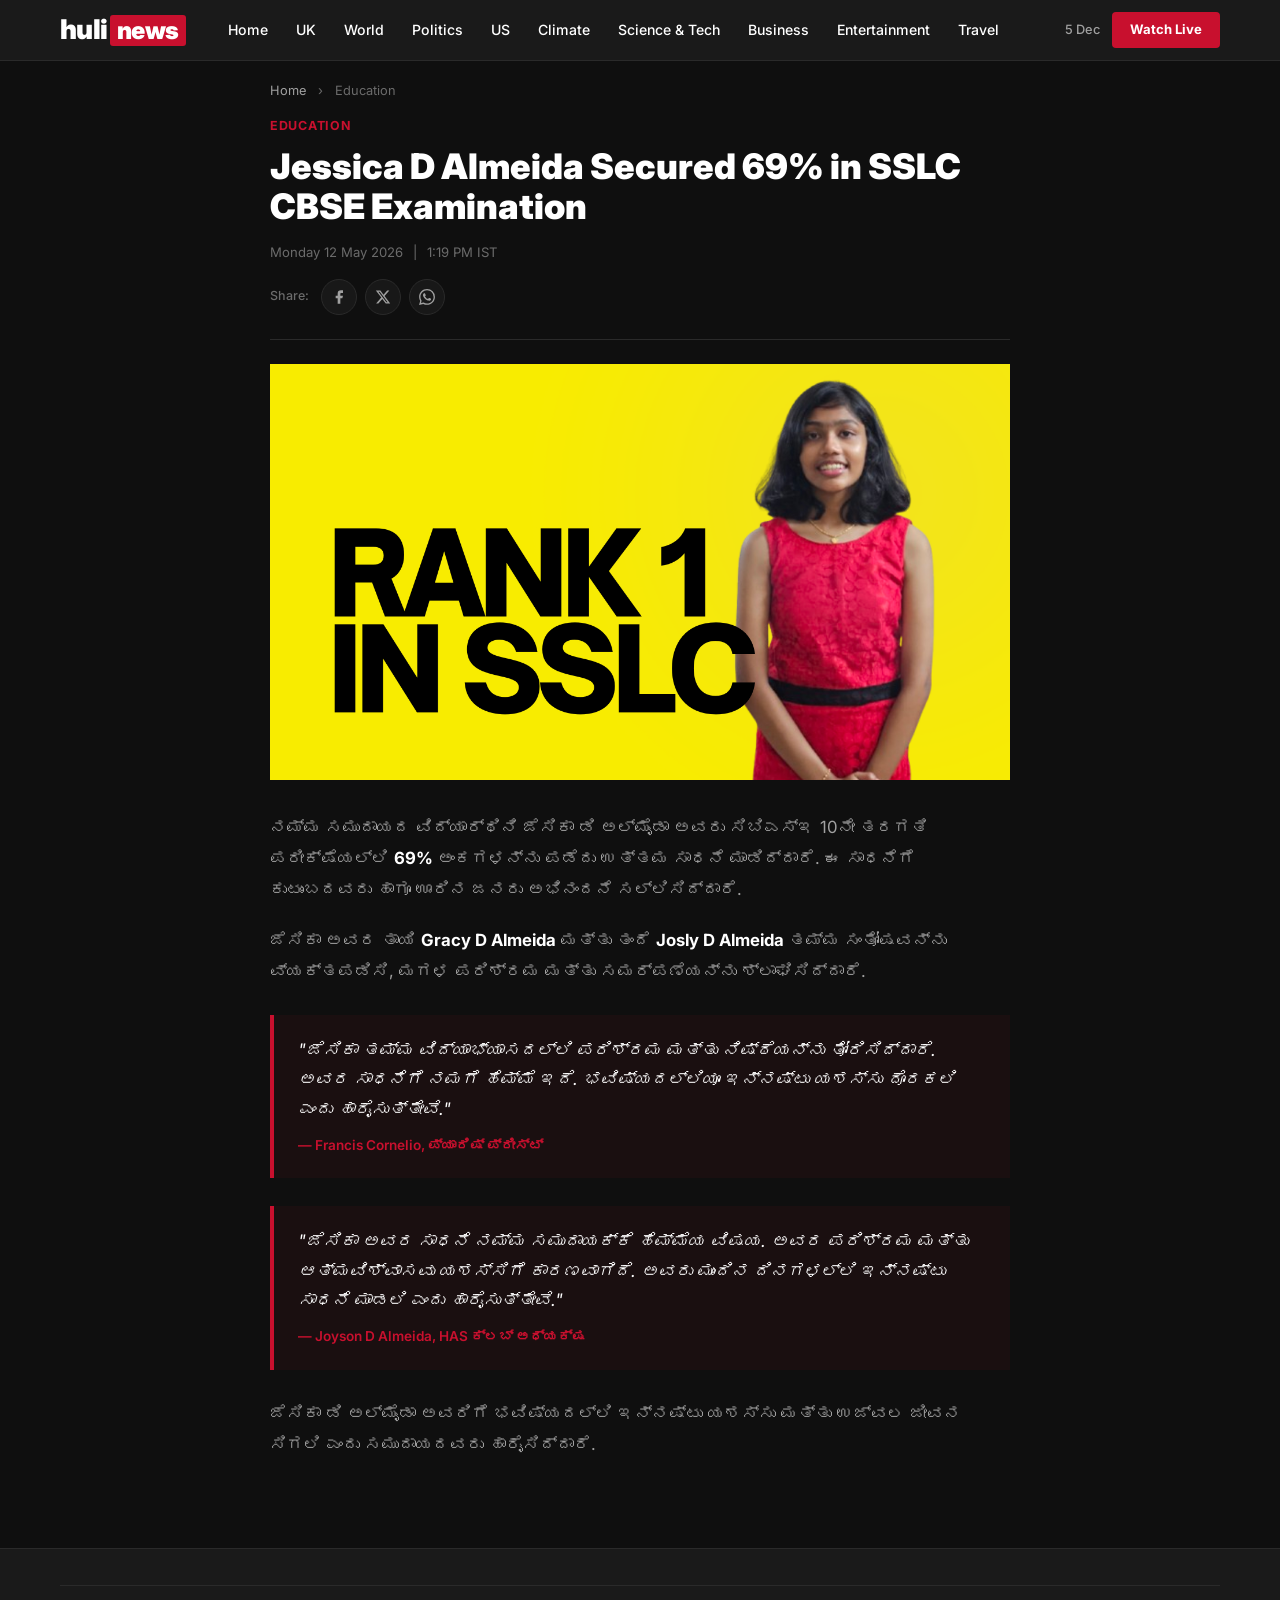
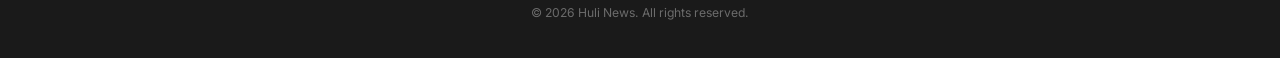
==== article-jessica.html @ b42d5e5c "Add Jessica D Almeida CBSE SSLC news post" ====
<!DOCTYPE html>
<html lang="kn">
<head>
    <meta charset="UTF-8">
    <meta name="viewport" content="width=device-width, initial-scale=1.0">
    <title>Jessica D Almeida Secured 69% in SSLC CBSE Examination | Huli News</title>
    <meta name="description" content="Jessica D Almeida scores 69% in CBSE 10th examination, bringing pride to the community.">

    <!-- Open Graph -->
    <meta property="og:type" content="article">
    <meta property="og:title" content="Jessica D Almeida Secured 69% in SSLC CBSE Examination">
    <meta property="og:description" content="ಜೆಸಿಕಾ ಡಿ ಅಲ್ಮೈಡಾ ಅವರು ಸಿಬಿಎಸ್ಇ 10ನೇ ತರಗತಿ ಪರೀಕ್ಷೆಯಲ್ಲಿ 69% ಅಂಕಗಳನ್ನು ಪಡೆದು ಉತ್ತಮ ಸಾಧನೆ ಮಾಡಿದ್ದಾರೆ.">
    <meta property="og:image" content="https://hulinews.vercel.app/RANK%201%20in%20SSLC%20(1).png">
    <meta property="og:image:width" content="1280">
    <meta property="og:image:height" content="720">
    <meta property="og:url" content="https://hulinews.vercel.app/article-jessica.html">
    <meta property="og:site_name" content="Huli News">

    <!-- Twitter Card -->
    <meta name="twitter:card" content="summary_large_image">
    <meta name="twitter:title" content="Jessica D Almeida Secured 69% in SSLC CBSE Examination">
    <meta name="twitter:description" content="ಜೆಸಿಕಾ ಡಿ ಅಲ್ಮೈಡಾ ಅವರು ಸಿಬಿಎಸ್ಇ 10ನೇ ತರಗತಿ ಪರೀಕ್ಷೆಯಲ್ಲಿ 69% ಅಂಕಗಳನ್ನು ಪಡೆದು ಉತ್ತಮ ಸಾಧನೆ ಮಾಡಿದ್ದಾರೆ.">
    <meta name="twitter:image" content="https://hulinews.vercel.app/RANK%201%20in%20SSLC%20(1).png">

    <link rel="preconnect" href="https://fonts.googleapis.com">
    <link href="https://fonts.googleapis.com/css2?family=Inter:wght@400;500;600;700;800;900&display=swap" rel="stylesheet">
    <link rel="stylesheet" href="styles.css">
    <link rel="stylesheet" href="article.css">
</head>
<body>
    <!-- Main Header -->
    <header class="main-header">
        <div class="header-inner">
            <a href="index.html" class="logo" id="logo">
                <span class="logo-huli">huli</span><span class="logo-news">news</span>
            </a>
            <nav class="main-nav" id="main-nav">
                <a href="index.html" class="nav-link">Home</a>
                <a href="#" class="nav-link">UK</a>
                <a href="#" class="nav-link">World</a>
                <a href="#" class="nav-link">Politics</a>
                <a href="#" class="nav-link">US</a>
                <a href="#" class="nav-link">Climate</a>
                <a href="#" class="nav-link">Science & Tech</a>
                <a href="#" class="nav-link">Business</a>
                <a href="#" class="nav-link">Entertainment</a>
                <a href="#" class="nav-link">Travel</a>
            </nav>
            <div class="header-actions">
                <span class="header-date" id="header-date"></span>
                <a href="#" class="watch-live-btn">Watch Live</a>
                <button class="menu-btn" id="menu-btn" aria-label="Menu">
                    <svg width="24" height="24" viewBox="0 0 24 24" fill="none" stroke="currentColor" stroke-width="2"><path d="M3 12h18M3 6h18M3 18h18"/></svg>
                </button>
            </div>
        </div>
    </header>

    <!-- Article Content -->
    <main class="article-main">
        <article class="article-container" id="article">
            <nav class="breadcrumb">
                <a href="index.html">Home</a>
                <span class="breadcrumb-sep">›</span>
                <span>Education</span>
            </nav>

            <div class="article-header">
                <span class="article-tag">Education</span>
                <h1 class="article-title" id="article-title">Jessica D Almeida Secured 69% in SSLC CBSE Examination</h1>
                <div class="article-meta">
                    <span class="article-date">Monday 12 May 2026</span>
                    <span class="meta-sep">|</span>
                    <span class="article-time">1:19 PM IST</span>
                </div>
                <div class="share-bar">
                    <span class="share-label">Share:</span>
                    <button class="share-btn" aria-label="Share on Facebook">
                        <svg width="16" height="16" viewBox="0 0 24 24" fill="currentColor"><path d="M18 2h-3a5 5 0 0 0-5 5v3H7v4h3v8h4v-8h3l1-4h-4V7a1 1 0 0 1 1-1h3z"/></svg>
                    </button>
                    <button class="share-btn" aria-label="Share on Twitter">
                        <svg width="16" height="16" viewBox="0 0 24 24" fill="currentColor"><path d="M18.244 2.25h3.308l-7.227 8.26 8.502 11.24H16.17l-5.214-6.817L4.99 21.75H1.68l7.73-8.835L1.254 2.25H8.08l4.713 6.231zm-1.161 17.52h1.833L7.084 4.126H5.117z"/></svg>
                    </button>
                    <button class="share-btn" aria-label="Share on WhatsApp">
                        <svg width="16" height="16" viewBox="0 0 24 24" fill="currentColor"><path d="M17.472 14.382c-.297-.149-1.758-.867-2.03-.967-.273-.099-.471-.148-.67.15-.197.297-.767.966-.94 1.164-.173.199-.347.223-.644.075-.297-.15-1.255-.463-2.39-1.475-.883-.788-1.48-1.761-1.653-2.059-.173-.297-.018-.458.13-.606.134-.133.298-.347.446-.52.149-.174.198-.298.298-.497.099-.198.05-.371-.025-.52-.075-.149-.669-1.612-.916-2.207-.242-.579-.487-.5-.669-.51-.173-.008-.371-.01-.57-.01-.198 0-.52.074-.792.372-.272.297-1.04 1.016-1.04 2.479 0 1.462 1.065 2.875 1.213 3.074.149.198 2.096 3.2 5.077 4.487.709.306 1.262.489 1.694.625.712.227 1.36.195 1.871.118.571-.085 1.758-.719 2.006-1.413.248-.694.248-1.289.173-1.413-.074-.124-.272-.198-.57-.347m-5.421 7.403h-.004a9.87 9.87 0 01-5.031-1.378l-.361-.214-3.741.982.998-3.648-.235-.374a9.86 9.86 0 01-1.51-5.26c.001-5.45 4.436-9.884 9.888-9.884 2.64 0 5.122 1.03 6.988 2.898a9.825 9.825 0 012.893 6.994c-.003 5.45-4.437 9.884-9.885 9.884m8.413-18.297A11.815 11.815 0 0012.05 0C5.495 0 .16 5.335.157 11.892c0 2.096.547 4.142 1.588 5.945L.057 24l6.305-1.654a11.882 11.882 0 005.683 1.448h.005c6.554 0 11.89-5.335 11.893-11.893a11.821 11.821 0 00-3.48-8.413z"/></svg>
                    </button>
                </div>
            </div>

            <div class="article-hero-image">
                <img src="RANK 1 in SSLC (1).png" alt="Jessica D Almeida - CBSE SSLC Results" id="article-hero-img">
            </div>

            <div class="article-body" id="article-body">
                <p>ನಮ್ಮ ಸಮುದಾಯದ ವಿದ್ಯಾರ್ಥಿನಿ ಜೆಸಿಕಾ ಡಿ ಅಲ್ಮೈಡಾ ಅವರು ಸಿಬಿಎಸ್ಇ 10ನೇ ತರಗತಿ ಪರೀಕ್ಷೆಯಲ್ಲಿ <strong>69%</strong> ಅಂಕಗಳನ್ನು ಪಡೆದು ಉತ್ತಮ ಸಾಧನೆ ಮಾಡಿದ್ದಾರೆ. ಈ ಸಾಧನೆಗೆ ಕುಟುಂಬದವರು ಹಾಗೂ ಊರಿನ ಜನರು ಅಭಿನಂದನೆ ಸಲ್ಲಿಸಿದ್ದಾರೆ.</p>

                <p>ಜೆಸಿಕಾ ಅವರ ತಾಯಿ <strong>Gracy D Almeida</strong> ಮತ್ತು ತಂದೆ <strong>Josly D Almeida</strong> ತಮ್ಮ ಸಂತೋಷವನ್ನು ವ್ಯಕ್ತಪಡಿಸಿ, ಮಗಳ ಪರಿಶ್ರಮ ಮತ್ತು ಸಮರ್ಪಣೆಯನ್ನು ಶ್ಲಾಘಿಸಿದ್ದಾರೆ.</p>

                <blockquote class="article-quote">
                    <p>"ಜೆಸಿಕಾ ತಮ್ಮ ವಿದ್ಯಾಭ್ಯಾಸದಲ್ಲಿ ಪರಿಶ್ರಮ ಮತ್ತು ನಿಷ್ಠೆಯನ್ನು ತೋರಿಸಿದ್ದಾರೆ. ಅವರ ಸಾಧನೆಗೆ ನಮಗೆ ಹೆಮ್ಮೆ ಇದೆ. ಭವಿಷ್ಯದಲ್ಲಿಯೂ ಇನ್ನಷ್ಟು ಯಶಸ್ಸು ದೊರಕಲಿ ಎಂದು ಹಾರೈಸುತ್ತೇವೆ."</p>
                    <cite>— Francis Cornelio, ಪ್ಯಾರಿಷ್ ಪ್ರೀಸ್ಟ್</cite>
                </blockquote>

                <blockquote class="article-quote">
                    <p>"ಜೆಸಿಕಾ ಅವರ ಸಾಧನೆ ನಮ್ಮ ಸಮುದಾಯಕ್ಕೆ ಹೆಮ್ಮೆಯ ವಿಷಯ. ಅವರ ಪರಿಶ್ರಮ ಮತ್ತು ಆತ್ಮವಿಶ್ವಾಸವು ಯಶಸ್ಸಿಗೆ ಕಾರಣವಾಗಿದೆ. ಅವರು ಮುಂದಿನ ದಿನಗಳಲ್ಲಿ ಇನ್ನಷ್ಟು ಸಾಧನೆ ಮಾಡಲಿ ಎಂದು ಹಾರೈಸುತ್ತೇವೆ."</p>
                    <cite>— Joyson D Almeida, HAS ಕ್ಲಬ್ ಅಧ್ಯಕ್ಷ</cite>
                </blockquote>

                <p>ಜೆಸಿಕಾ ಡಿ ಅಲ್ಮೈಡಾ ಅವರಿಗೆ ಭವಿಷ್ಯದಲ್ಲಿ ಇನ್ನಷ್ಟು ಯಶಸ್ಸು ಮತ್ತು ಉಜ್ವಲ ಜೀವನ ಸಿಗಲಿ ಎಂದು ಸಮುದಾಯದವರು ಹಾರೈಸಿದ್ದಾರೆ.</p>
            </div>
        </article>
    </main>

    <footer class="main-footer">
        <div class="footer-inner">
            <div class="footer-bottom">
                <p>&copy; 2026 Huli News. All rights reserved.</p>
            </div>
        </div>
    </footer>

    <script>
        const headerDate = document.getElementById('header-date');
        if (headerDate) {
            const now = new Date();
            const months = ['Jan','Feb','Mar','Apr','May','Jun','Jul','Aug','Sep','Oct','Nov','Dec'];
            headerDate.textContent = now.getDate() + ' ' + months[now.getMonth()];
        }
    </script>
</body>
</html>
---- styles.css ----
/* HULI NEWS — Sky News Dark Theme */
*, *::before, *::after { margin: 0; padding: 0; box-sizing: border-box; }

:root {
    --bg-primary: #0f0f0f;
    --bg-secondary: #1a1a1a;
    --bg-card: #1e1e1e;
    --bg-card-hover: #252525;
    --text-white: #ffffff;
    --text-gray: #a0a0a0;
    --text-muted: #6b6b6b;
    --red: #c8102e;
    --red-dark: #a00d24;
    --blue: #1e87e5;
    --green: #2eaa4f;
    --orange: #e8912d;
    --purple: #8b5cf6;
    --border-color: #2a2a2a;
    --max-width: 1200px;
    --transition: 0.2s ease;
}

html { scroll-behavior: smooth; }
body {
    font-family: 'Inter', -apple-system, BlinkMacSystemFont, 'Segoe UI', sans-serif;
    background: var(--bg-primary);
    color: var(--text-white);
    line-height: 1.5;
    -webkit-font-smoothing: antialiased;
}
a { text-decoration: none; color: inherit; }

/* ===== HEADER ===== */
.utility-bar { display: none; }

.main-header {
    background: var(--bg-secondary);
    position: sticky;
    top: 0;
    z-index: 1000;
    border-bottom: 1px solid var(--border-color);
}
.header-inner {
    max-width: var(--max-width);
    margin: 0 auto;
    padding: 0 20px;
    display: flex;
    align-items: center;
    height: 60px;
    gap: 28px;
}

/* Logo */
.logo {
    font-size: 1.7rem;
    font-weight: 900;
    letter-spacing: -0.02em;
    cursor: pointer;
    flex-shrink: 0;
}
.logo-huli { color: var(--text-white); }
.logo-news {
    color: var(--red);
    background: var(--red);
    color: #fff;
    padding: 1px 7px;
    border-radius: 3px;
    margin-left: 2px;
    font-size: 1.5rem;
}

/* Nav */
.main-nav {
    display: flex;
    align-items: center;
    gap: 0;
    flex: 1;
    overflow-x: auto;
    scrollbar-width: none;
}
.main-nav::-webkit-scrollbar { display: none; }

.nav-link {
    color: var(--text-white);
    font-size: 0.88rem;
    font-weight: 500;
    padding: 20px 14px;
    white-space: nowrap;
    transition: color var(--transition);
    position: relative;
}
.nav-link:hover { color: var(--text-gray); }
.nav-link.active { font-weight: 700; }
.nav-link::after { display: none; }

/* Header Actions */
.header-actions {
    display: flex;
    align-items: center;
    gap: 12px;
    flex-shrink: 0;
}
.search-btn, .menu-btn {
    background: none;
    border: none;
    color: var(--text-white);
    cursor: pointer;
    padding: 8px;
    border-radius: 6px;
    display: flex;
    align-items: center;
    transition: opacity var(--transition);
}
.search-btn:hover, .menu-btn:hover { opacity: 0.7; }
.menu-btn { display: none; }

/* Watch Live Button */
.watch-live-btn {
    background: var(--red);
    color: #fff;
    font-size: 0.82rem;
    font-weight: 700;
    padding: 8px 18px;
    border-radius: 4px;
    white-space: nowrap;
    transition: background var(--transition);
}
.watch-live-btn:hover { background: var(--red-dark); }

/* Header Date */
.header-date {
    color: var(--text-gray);
    font-size: 0.8rem;
    font-weight: 500;
    white-space: nowrap;
}

/* ===== TICKER ===== */
.ticker-bar {
    background: var(--bg-primary);
    border-bottom: 1px solid var(--border-color);
    display: none;
}

/* ===== SEARCH OVERLAY ===== */
.search-overlay {
    position: fixed;
    top: 0; left: 0; right: 0;
    background: rgba(0,0,0,0.96);
    z-index: 2000;
    display: flex;
    align-items: center;
    justify-content: center;
    padding: 0 24px;
    height: 80px;
    transform: translateY(-100%);
    transition: transform 0.3s ease;
}
.search-overlay.active { transform: translateY(0); }
.search-container {
    max-width: 700px;
    width: 100%;
    display: flex;
    align-items: center;
    gap: 16px;
}
.search-input {
    flex: 1;
    background: transparent;
    border: none;
    border-bottom: 2px solid var(--red);
    color: #fff;
    font-size: 1.4rem;
    font-family: inherit;
    padding: 12px 0;
    outline: none;
}
.search-input::placeholder { color: rgba(255,255,255,0.35); }
.search-close {
    background: none;
    border: none;
    color: rgba(255,255,255,0.6);
    font-size: 2rem;
    cursor: pointer;
}

/* ===== MOBILE MENU ===== */
.mobile-menu {
    position: fixed;
    top: 0; right: 0;
    width: 300px;
    height: 100vh;
    background: var(--bg-secondary);
    z-index: 1500;
    transform: translateX(100%);
    transition: transform 0.3s ease;
    overflow-y: auto;
    padding-top: 70px;
    border-left: 1px solid var(--border-color);
}
.mobile-menu.active { transform: translateX(0); }
.mobile-menu-inner { display: flex; flex-direction: column; }
.mobile-nav-link {
    color: var(--text-white);
    font-size: 1rem;
    font-weight: 500;
    padding: 14px 24px;
    border-bottom: 1px solid var(--border-color);
    transition: background var(--transition);
}
.mobile-nav-link:hover, .mobile-nav-link.active {
    background: rgba(200,16,46,0.12);
}

/* ===== MAIN CONTENT ===== */
.main-content {
    max-width: var(--max-width);
    margin: 0 auto;
    padding: 0 20px;
}

/* ===== SECTION DIVIDERS ===== */
.section-divider {
    padding: 36px 0 16px;
    border-bottom: none;
    margin-bottom: 16px;
}
.section-heading {
    font-size: 1.5rem;
    font-weight: 800;
    color: var(--text-white);
    text-transform: uppercase;
    letter-spacing: 0.01em;
}

/* ===== HERO ===== */
.hero-section { padding: 24px 0 0; }
.hero-grid {
    display: grid;
    grid-template-columns: 1.6fr 1fr;
    gap: 16px;
}
.hero-side {
    display: flex;
    flex-direction: column;
    gap: 16px;
}

/* ===== STORY CARDS ===== */
.story-card {
    background: var(--bg-card);
    border-radius: 0;
    overflow: hidden;
    cursor: pointer;
    transition: background var(--transition);
    box-shadow: none;
}
.story-card:hover {
    background: var(--bg-card-hover);
    box-shadow: none;
    transform: none;
}

.card-image { position: relative; overflow: hidden; }
.hero-image { height: 360px; }
.hero-img {
    width: 100%;
    height: 100%;
    object-fit: cover;
    transition: transform 0.4s ease;
}
.hero-card:hover .hero-img { transform: scale(1.03); }
.side-image { height: 140px; }
.side-img {
    width: 100%;
    height: 100%;
    object-fit: cover;
    transition: transform 0.4s ease;
}
.side-card:hover .side-img { transform: scale(1.03); }
.grid-image { height: 190px; }

.placeholder-img {
    width: 100%; height: 100%;
    transition: transform 0.4s ease;
}
.story-card:hover .placeholder-img { transform: scale(1.03); }

/* Gradients */
.gradient-1 { background: linear-gradient(135deg, #1a1a2e, #16213e, #0f3460); }
.gradient-2 { background: linear-gradient(135deg, #2d1b4e, #4a2c6e, #6b3fa0); }
.gradient-3 { background: linear-gradient(135deg, #1b3a2d, #2e5e4e, #3a7d6a); }
.gradient-4 { background: linear-gradient(135deg, #3b1a1a, #5e2e2e, #7d3a3a); }
.gradient-5 { background: linear-gradient(135deg, #1a2a3b, #2e4a5e, #3a6a7d); }
.gradient-6 { background: linear-gradient(135deg, #3b3a1a, #5e5a2e, #7d7a3a); }
.gradient-7 { background: linear-gradient(135deg, #1a3b3b, #2e5e5e, #3a7d7d); }
.gradient-8 { background: linear-gradient(135deg, #3b1a3b, #5e2e5e, #7d3a7d); }

/* Badges */
.card-badge {
    position: absolute;
    top: 12px; left: 12px;
    background: var(--red);
    color: #fff;
    font-size: 0.65rem;
    font-weight: 800;
    letter-spacing: 0.1em;
    padding: 4px 10px;
    border-radius: 2px;
}
.video-badge {
    display: flex;
    align-items: center;
    gap: 5px;
    background: rgba(0,0,0,0.7);
    top: auto;
    bottom: 10px;
    left: 10px;
}

/* Card Body */
.card-body { padding: 14px 16px; }
.hero-body { padding: 18px 20px; }

.card-tag {
    display: inline-block;
    font-size: 0.73rem;
    font-weight: 700;
    text-transform: uppercase;
    letter-spacing: 0.04em;
    margin-bottom: 5px;
}
/* Colored category tags like Sky News */
.card-tag { color: var(--blue); }
.story-card:nth-child(1) .card-tag { color: var(--red); }
.story-card:nth-child(2) .card-tag { color: var(--blue); }
.story-card:nth-child(3) .card-tag { color: var(--green); }
.story-card:nth-child(4) .card-tag { color: var(--orange); }
.story-card:nth-child(5) .card-tag { color: var(--purple); }
.story-card:nth-child(6) .card-tag { color: var(--blue); }

/* Hero specific tag */
.hero-card .card-tag { color: var(--red); }
.hero-side .story-card:nth-child(1) .card-tag { color: var(--blue); }
.hero-side .story-card:nth-child(2) .card-tag { color: var(--green); }

.card-title {
    font-weight: 700;
    line-height: 1.3;
    color: var(--text-white);
    transition: color var(--transition);
}
.story-card:hover .card-title { color: var(--text-gray); }

.hero-title { font-size: 1.55rem; }
.side-title { font-size: 0.92rem; }
.grid-title { font-size: 1rem; }

.card-excerpt {
    color: var(--text-gray);
    font-size: 0.88rem;
    margin-top: 8px;
}
.card-time {
    display: inline-block;
    color: var(--text-muted);
    font-size: 0.73rem;
    font-weight: 500;
    margin-top: 8px;
}

.hero-card {
    height: 100%;
    display: flex;
    flex-direction: column;
}
.hero-card .card-body { flex: 1; }
.side-card { flex: 1; }

/* ===== STORIES GRID ===== */
.stories-grid {
    display: grid;
    grid-template-columns: repeat(4, 1fr);
    gap: 16px;
    padding-bottom: 8px;
}

/* ===== OPINION ===== */
.opinion-grid {
    display: grid;
    grid-template-columns: repeat(3, 1fr);
    gap: 16px;
    padding-bottom: 8px;
}
.opinion-card {
    background: var(--bg-card);
    border-radius: 0;
    padding: 18px;
    display: flex;
    gap: 14px;
    align-items: flex-start;
    cursor: pointer;
    transition: background var(--transition);
    border-left: 3px solid var(--red);
    box-shadow: none;
}
.opinion-card:hover {
    background: var(--bg-card-hover);
    box-shadow: none;
    transform: none;
}
.opinion-avatar {
    width: 44px;
    height: 44px;
    border-radius: 50%;
    flex-shrink: 0;
}
.opinion-label {
    font-size: 0.65rem;
    font-weight: 800;
    letter-spacing: 0.1em;
    color: var(--red);
    margin-bottom: 4px;
    display: block;
}
.opinion-title {
    font-size: 0.92rem;
    font-weight: 700;
    color: var(--text-white);
    line-height: 1.3;
    transition: color var(--transition);
}
.opinion-card:hover .opinion-title { color: var(--text-gray); }
.opinion-author {
    font-size: 0.76rem;
    color: var(--text-muted);
    margin-top: 6px;
    display: block;
}

/* ===== VIDEO ===== */
.video-grid {
    display: grid;
    grid-template-columns: repeat(4, 1fr);
    gap: 16px;
    padding-bottom: 8px;
}
.video-card { cursor: pointer; }
.video-thumb {
    position: relative;
    border-radius: 0;
    overflow: hidden;
    height: 150px;
}
.video-card:hover .placeholder-img { transform: scale(1.03); }
.play-overlay {
    position: absolute;
    inset: 0;
    display: flex;
    align-items: center;
    justify-content: center;
    background: rgba(0,0,0,0.2);
    transition: background var(--transition);
}
.video-card:hover .play-overlay { background: rgba(0,0,0,0.4); }
.video-duration {
    position: absolute;
    bottom: 8px; left: 8px;
    background: rgba(0,0,0,0.8);
    color: #fff;
    font-size: 0.7rem;
    font-weight: 600;
    padding: 2px 7px;
    border-radius: 2px;
    display: flex;
    align-items: center;
    gap: 4px;
}
.video-duration::before {
    content: '▶';
    font-size: 0.5rem;
}
.video-title {
    font-size: 0.88rem;
    font-weight: 600;
    color: var(--text-white);
    margin-top: 10px;
    line-height: 1.3;
    transition: color var(--transition);
}
.video-card:hover .video-title { color: var(--text-gray); }

/* ===== MOST READ ===== */
.most-read-section { padding-bottom: 40px; }
.most-read-list { max-width: 700px; }
.most-read-item {
    display: flex;
    align-items: center;
    gap: 20px;
    padding: 14px 0;
    border-bottom: 1px solid var(--border-color);
    cursor: pointer;
    transition: padding-left var(--transition);
}
.most-read-item:hover { padding-left: 8px; }
.most-read-num {
    font-size: 1.8rem;
    font-weight: 900;
    color: var(--red);
    min-width: 36px;
    text-align: center;
}
.most-read-title {
    font-size: 0.95rem;
    font-weight: 600;
    color: var(--text-white);
    transition: color var(--transition);
}
.most-read-item:hover .most-read-title { color: var(--text-gray); }

/* ===== FOOTER ===== */
.main-footer {
    background: var(--bg-secondary);
    margin-top: 20px;
    border-top: 1px solid var(--border-color);
}
.footer-inner {
    max-width: var(--max-width);
    margin: 0 auto;
    padding: 36px 20px;
}
.footer-top {
    display: flex;
    justify-content: space-between;
    align-items: center;
    padding-bottom: 24px;
    border-bottom: 1px solid var(--border-color);
    margin-bottom: 24px;
}
.footer-logo { font-size: 1.4rem; font-weight: 900; }
.footer-social { display: flex; gap: 10px; }
.social-link {
    color: var(--text-muted);
    padding: 8px;
    border-radius: 50%;
    display: flex;
    align-items: center;
    background: rgba(255,255,255,0.05);
    transition: all var(--transition);
}
.social-link:hover { color: #fff; background: var(--red); }

.footer-links {
    display: grid;
    grid-template-columns: repeat(4, 1fr);
    gap: 28px;
    margin-bottom: 28px;
}
.footer-heading {
    color: var(--text-white);
    font-size: 0.8rem;
    font-weight: 700;
    text-transform: uppercase;
    letter-spacing: 0.06em;
    margin-bottom: 12px;
}
.footer-link {
    display: block;
    color: var(--text-muted);
    font-size: 0.82rem;
    padding: 3px 0;
    transition: color var(--transition);
}
.footer-link:hover { color: var(--text-white); }
.footer-bottom {
    border-top: 1px solid var(--border-color);
    padding-top: 18px;
    text-align: center;
    color: var(--text-muted);
    font-size: 0.76rem;
}

/* ===== RESPONSIVE ===== */
@media (max-width: 1024px) {
    .hero-grid { grid-template-columns: 1fr; }
    .hero-side { flex-direction: row; }
    .stories-grid { grid-template-columns: repeat(2, 1fr); }
    .opinion-grid { grid-template-columns: repeat(2, 1fr); }
    .video-grid { grid-template-columns: repeat(2, 1fr); }
}
@media (max-width: 768px) {
    .main-nav { display: none; }
    .menu-btn { display: flex; }
    .header-inner { height: 50px; }
    .hero-image { height: 240px; }
    .hero-title { font-size: 1.25rem; }
    .hero-side { flex-direction: column; }
    .stories-grid { grid-template-columns: 1fr 1fr; }
    .opinion-grid { grid-template-columns: 1fr; }
    .video-grid { grid-template-columns: 1fr 1fr; }
    .footer-links { grid-template-columns: repeat(2, 1fr); }
}
@media (max-width: 480px) {
    .stories-grid { grid-template-columns: 1fr; }
    .video-grid { grid-template-columns: 1fr; }
    .footer-links { grid-template-columns: 1fr; }
    .footer-top { flex-direction: column; gap: 14px; }
}

/* ===== ANIMATIONS ===== */
.story-card, .opinion-card, .video-card, .most-read-item {
    opacity: 0;
    transform: translateY(16px);
    animation: fadeUp 0.45s ease forwards;
}
.story-card:nth-child(1) { animation-delay: 0.03s; }
.story-card:nth-child(2) { animation-delay: 0.06s; }
.story-card:nth-child(3) { animation-delay: 0.09s; }
.story-card:nth-child(4) { animation-delay: 0.12s; }
.story-card:nth-child(5) { animation-delay: 0.15s; }
.story-card:nth-child(6) { animation-delay: 0.18s; }
.opinion-card:nth-child(1) { animation-delay: 0.03s; }
.opinion-card:nth-child(2) { animation-delay: 0.06s; }
.opinion-card:nth-child(3) { animation-delay: 0.09s; }
.video-card:nth-child(1) { animation-delay: 0.03s; }
.video-card:nth-child(2) { animation-delay: 0.06s; }
.video-card:nth-child(3) { animation-delay: 0.09s; }
.video-card:nth-child(4) { animation-delay: 0.12s; }
.most-read-item:nth-child(1) { animation-delay: 0.03s; }
.most-read-item:nth-child(2) { animation-delay: 0.06s; }
.most-read-item:nth-child(3) { animation-delay: 0.09s; }
.most-read-item:nth-child(4) { animation-delay: 0.12s; }
.most-read-item:nth-child(5) { animation-delay: 0.15s; }

@keyframes fadeUp {
    to { opacity: 1; transform: translateY(0); }
}
---- article.css ----
/* ===== ARTICLE PAGE ===== */

.article-main {
    max-width: 780px;
    margin: 0 auto;
    padding: 0 20px;
}

/* Breadcrumb */
.breadcrumb {
    padding: 20px 0 12px;
    font-size: 0.8rem;
    color: var(--text-muted);
}
.breadcrumb a {
    color: var(--text-gray);
    transition: color 0.2s ease;
}
.breadcrumb a:hover { color: var(--text-white); }
.breadcrumb-sep {
    margin: 0 8px;
    color: var(--text-muted);
}

/* Article Header */
.article-header {
    padding-bottom: 24px;
    border-bottom: 1px solid var(--border-color);
}

.article-tag {
    display: inline-block;
    color: #c8102e;
    font-size: 0.78rem;
    font-weight: 700;
    text-transform: uppercase;
    letter-spacing: 0.06em;
    margin-bottom: 10px;
}

.article-title {
    font-size: 2.2rem;
    font-weight: 900;
    line-height: 1.15;
    color: var(--text-white);
    margin-bottom: 16px;
}

.article-meta {
    display: flex;
    align-items: center;
    gap: 10px;
    color: var(--text-muted);
    font-size: 0.82rem;
    margin-bottom: 16px;
}
.meta-sep { color: var(--text-muted); }

/* Share Bar */
.share-bar {
    display: flex;
    align-items: center;
    gap: 8px;
}
.share-label {
    font-size: 0.78rem;
    color: var(--text-muted);
    font-weight: 500;
    margin-right: 4px;
}
.share-btn {
    width: 36px;
    height: 36px;
    border-radius: 50%;
    border: 1px solid var(--border-color);
    background: rgba(255,255,255,0.04);
    color: var(--text-gray);
    display: flex;
    align-items: center;
    justify-content: center;
    cursor: pointer;
    transition: all 0.2s ease;
}
.share-btn:hover {
    background: #c8102e;
    color: #fff;
    border-color: #c8102e;
}

/* Article Hero Image */
.article-hero-image {
    margin: 24px 0;
    border-radius: 0;
    overflow: hidden;
}
.article-hero-image img {
    width: 100%;
    height: auto;
    display: block;
}

/* Article Body */
.article-body {
    padding: 8px 0 48px;
    line-height: 1.85;
}
.article-body p {
    font-size: 1.05rem;
    color: var(--text-gray);
    margin-bottom: 20px;
}
.article-body strong {
    color: var(--text-white);
    font-weight: 700;
}

/* Blockquote */
.article-quote {
    margin: 28px 0;
    padding: 20px 24px;
    border-left: 4px solid #c8102e;
    background: rgba(200, 16, 46, 0.06);
}
.article-quote p {
    font-size: 1.08rem;
    font-style: italic;
    color: var(--text-white);
    margin-bottom: 10px;
    line-height: 1.7;
}
.article-quote cite {
    display: block;
    font-style: normal;
    font-size: 0.85rem;
    font-weight: 600;
    color: #c8102e;
}

/* Responsive */
@media (max-width: 768px) {
    .article-title { font-size: 1.6rem; }
    .article-body p { font-size: 0.95rem; }
    .article-quote p { font-size: 0.98rem; }
}
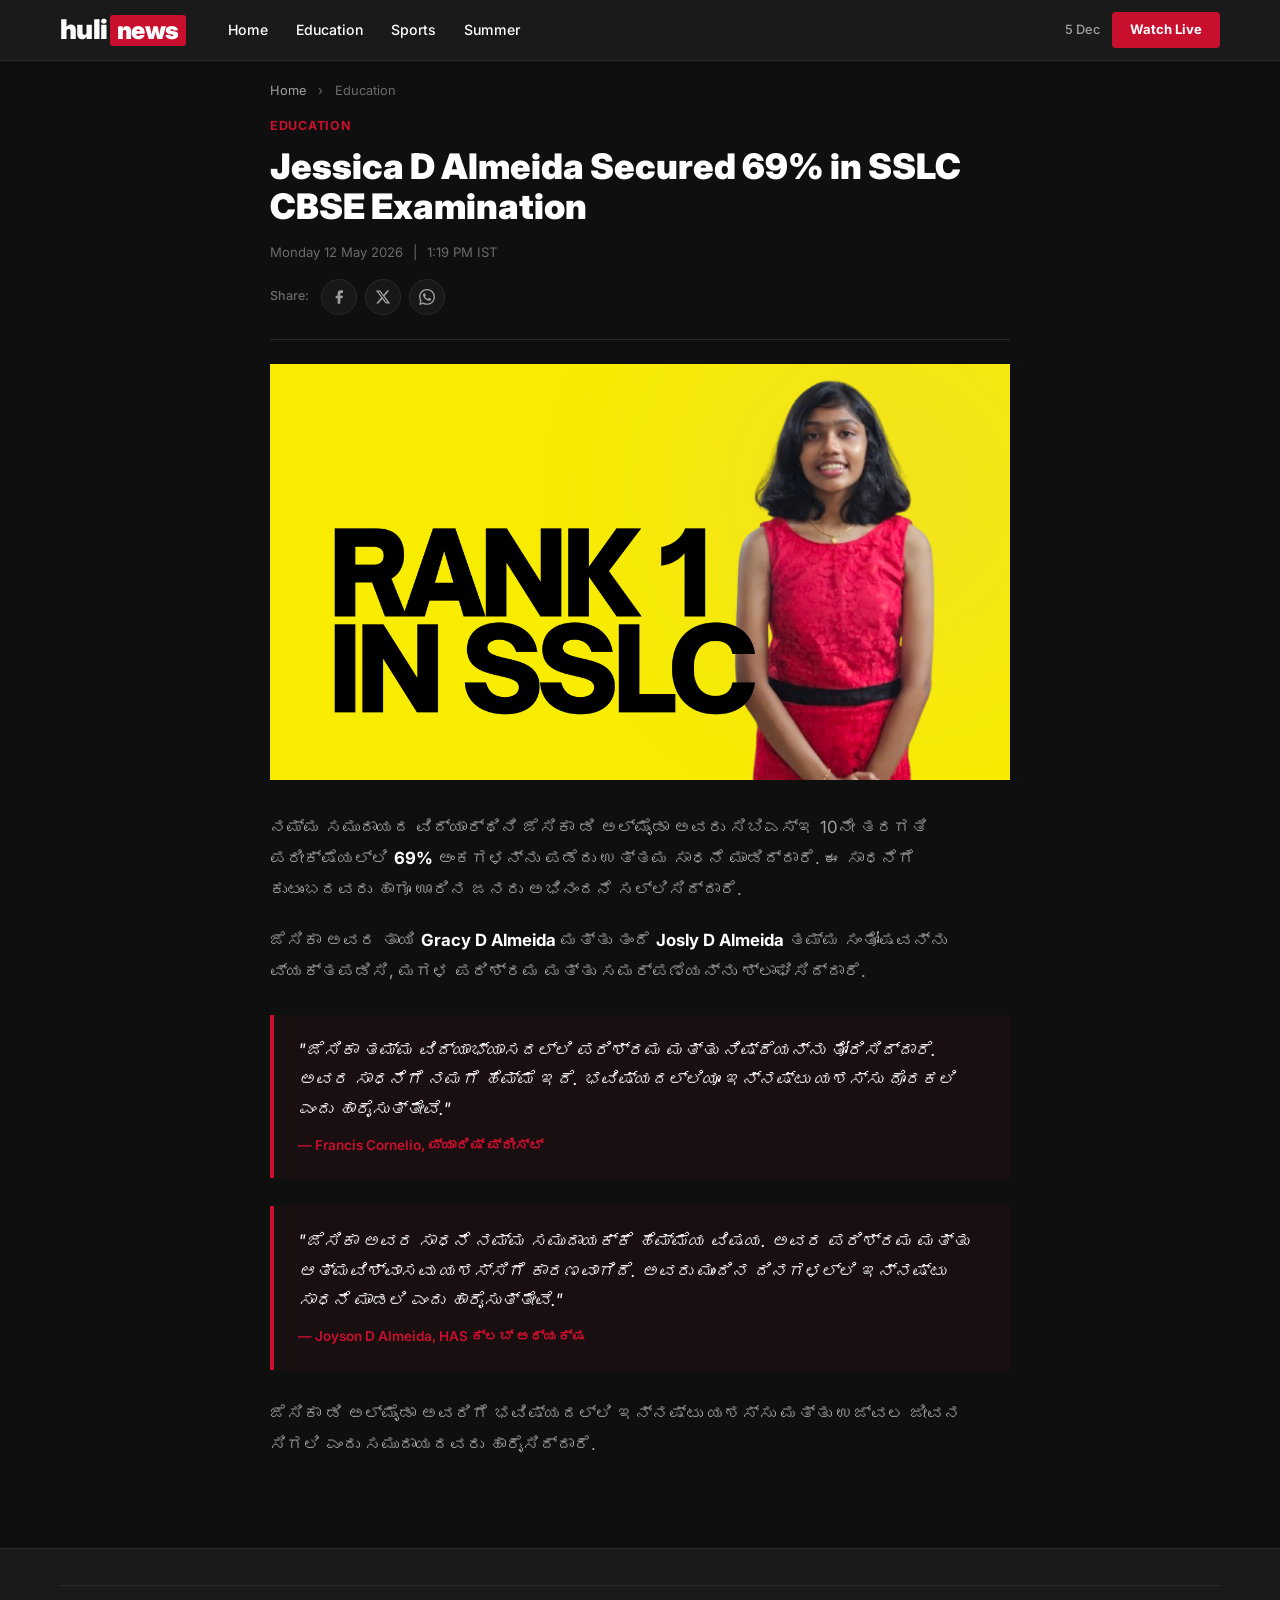
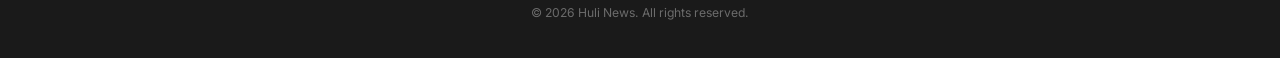
==== commit 323c6b3e: "Simplify nav to Home, Education, Sports, Summer" ====
--- a/article-jessica.html
+++ b/article-jessica.html
@@ -36,15 +36,9 @@
             </a>
             <nav class="main-nav" id="main-nav">
                 <a href="index.html" class="nav-link">Home</a>
-                <a href="#" class="nav-link">UK</a>
-                <a href="#" class="nav-link">World</a>
-                <a href="#" class="nav-link">Politics</a>
-                <a href="#" class="nav-link">US</a>
-                <a href="#" class="nav-link">Climate</a>
-                <a href="#" class="nav-link">Science & Tech</a>
-                <a href="#" class="nav-link">Business</a>
-                <a href="#" class="nav-link">Entertainment</a>
-                <a href="#" class="nav-link">Travel</a>
+                <a href="#" class="nav-link">Education</a>
+                <a href="#" class="nav-link">Sports</a>
+                <a href="#" class="nav-link">Summer</a>
             </nav>
             <div class="header-actions">
                 <span class="header-date" id="header-date"></span>
